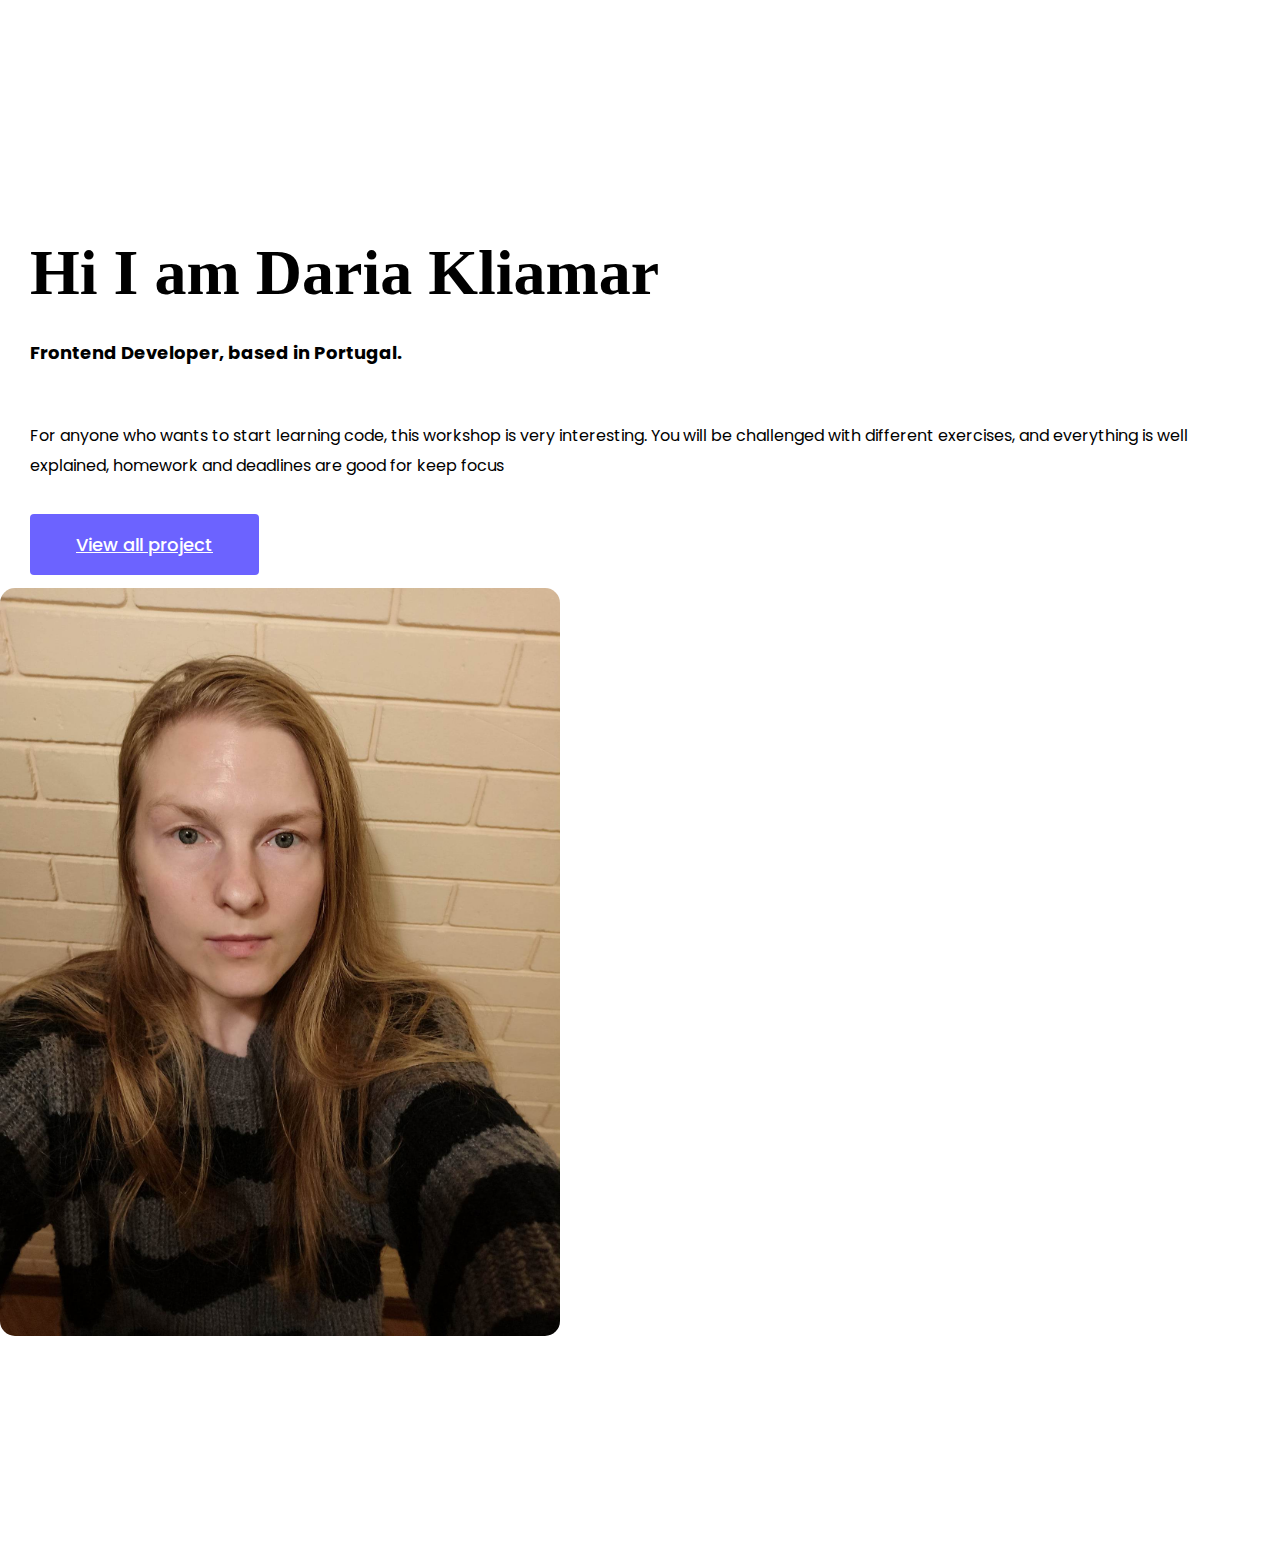
==== about.html @ 5d35ff87 "add about page" ====
<!DOCTYPE html>
<html lang="en">
  <head>
    <meta charset="UTF-8" />
    <meta http-equiv="X-UA-Compatible" content="IE=edge" />
    <meta name="viewport" content="width=device-width, initial-scale=1.0" />
    <link
      href="https://cdn.jsdelivr.net/npm/bootstrap@5.3.0-alpha1/dist/css/bootstrap.min.css"
      rel="stylesheet"
      integrity="sha384-GLhlTQ8iRABdZLl6O3oVMWSktQOp6b7In1Zl3/Jr59b6EGGoI1aFkw7cmDA6j6gD"
      crossorigin="anonymous"
    />
    <script
      src="https://cdn.jsdelivr.net/npm/bootstrap@5.3.0-alpha1/dist/js/bootstrap.bundle.min.js"
      integrity="sha384-w76AqPfDkMBDXo30jS1Sgez6pr3x5MlQ1ZAGC+nuZB+EYdgRZgiwxhTBTkF7CXvN"
      crossorigin="anonymous"
    ></script>
    <link rel="preconnect" href="https://fonts.googleapis.com" />
    <link rel="preconnect" href="https://fonts.gstatic.com" crossorigin />
    <link
      href="https://fonts.googleapis.com/css2?family=Playfair+Display:wght@700&family=Poppins:wght@400;500;700&display=swap"
      rel="stylesheet"
    />
    <link rel="stylesheet" href="styles/style.css" />
    <title>My Portfolio</title>
  </head>
  <body>
    <main class="about-main container">
      <section class="row about-section">
        <div class="col-lg-6 about-section-content">
          <h1 class="about-heading mb-4">Hi I am Daria Kliamar</h1>
          <h2 class="about-subheading mb-4">
            Frontend Developer, based in Portugal.
          </h2>
          <p class="project-paragraph mb-4">
            For anyone who wants to start learning code, this workshop is very
            interesting. You will be challenged with different exercises, and
            everything is well explained, homework and deadlines are good for
            keep focus
          </p>
          <a href="" class="btn my-btn">View all project</a>
        </div>
        <div class="col-lg-6">
          <img src="./img/ava.jpg" alt="avatar" class="img-fluid about-img" />
        </div>
      </section>
    </main>
  </body>
</html>
---- styles/style.css ----
:root {
  --bg-primary: #ffffff;
  --bg-secondary: #f9f7fe;
  --btn-bg-color: #6c63ff;
  --default-font-color: #68647B
  --heading-font-family: "Playfair Display", serif;
  --default-font-family: "Poppins", sans-serif;
  --heading-font-weight: 700;
  --paragraph-font-weight: 400;
  --default-font-weight: 500;
}
body {
  margin: 0;
  padding: 0;
}
h1 {
  font-family: var(--heading-font-family);
  font-weight: var(--heading-font-weight);
  font-size: 96px;
  line-height: 127.97px;
  margin-bottom: 24px;
}
h2 {
  font-size: 64px;
  font-weight: var(--heading-font-weight);
  line-height: 85.31px;
  font-family: var(--heading-font-family);
  margin-bottom: 55px;
}
.hero {
  padding: 194.18px 0 271px;
  background-color: var(--bg-secondary);
  text-align: center;
}
.hero-subheading {
  font-family: var(--default-font-family);
  font-weight: var(--heading-font-weight);
  font-size: 36px;
  line-height: 54px;
  color: var(--default-font-color);
  margin: 0;
}
.hero-paragraph {
  font-family: var(--default-font-family);
  font-weight: var(--paragraph-font-weight);
  font-size: 24px;
  line-height: 36px;
  color: var(--default-font-color);
  margin-bottom: 49px;
}
.my-btn {
  background-color: var(--btn-bg-color);
  padding: 18px 46px;
  color: white;
  border-radius: 4px;
  border-color: transparent;
  margin-bottom: 49px;
  font-family: var(--default-font-family);
  font-weight: var(--default-font-weight);
  font-size: 18px;
  line-height: 27px;
  margin: 0;
}
.projects {
  background-color: var(--bg-primary);
}
.projects-description {
  font-family: var(--default-font-family);
  font-weight: var(--paragraph-font-weight);
  font-size: 18px;
  line-height: 27px;
  color: var(--default-font-color);
  padding: 127px 35px 82px;
  margin: 0;
}
.img-container{
  background-color: var(--bg-secondary)
}
.project-text{
  padding-left: 61px;
}
.project-paragraph {
  font-family: var(--default-font-family);
  color: var(--default-font-color);
  font-weight: var(--paragraph-font-weight);
  font-size: 16px;
  line-height: 30px;
  margin-bottom: 50px;
}
.project-link {
  font-family: var(--default-font-family);
  font-weight: var(--default-font-weight);
  font-size: 16px;
  line-height: 24px;
  color: var(--btn-bg-color);
  padding: 18px 25px;
  border: 1px solid var(--btn-bg-color);
  border-radius: 4px;
  text-decoration: none;
}


.about-section{
  padding: 157px 0 204px;
}
.about-section-content{
  padding: 30px;
}
.about-heading{
  font-family: var(--heading-font-family);
  font-weight: var(--heading-font-weight);
  font-size: 64px;
  line-height: 85.31px;
}
.about-subheading{
  font-family: var(--default-font-family);
  font-weight: var(--heading-font-weight);
  font-size: 18px;
  line-height: 27px;
}

.about-img{
  max-width: 560px;
  height: auto;
  border-radius: 15px;
}

@media (max-width: 960px){
  .hero{
    padding: 40px 0 60px;
  }
  h1,
  .about-heading{
    font-size: 44px;
    line-height: 1.5;
  }
  h2,
  .about-subheading{
    font-size: 28px;
    line-height: 1.3;
    margin-bottom: 25px;
  }
  .projects-description{
    padding: 40px 35px;
  }
  .project-text{
    padding: 0 15px;
    text-align: center;
  }
  .project-paragraph{
    font-size: 20px;
    margin-bottom: 20px;
  }
  .project-link{
    font-size: 20px;
  }

  .about-section{
    padding: 0;
  }
  .about-heading{
    font-size: 44px;
  }
  .about-section-content{
    text-align: center;
  }
}
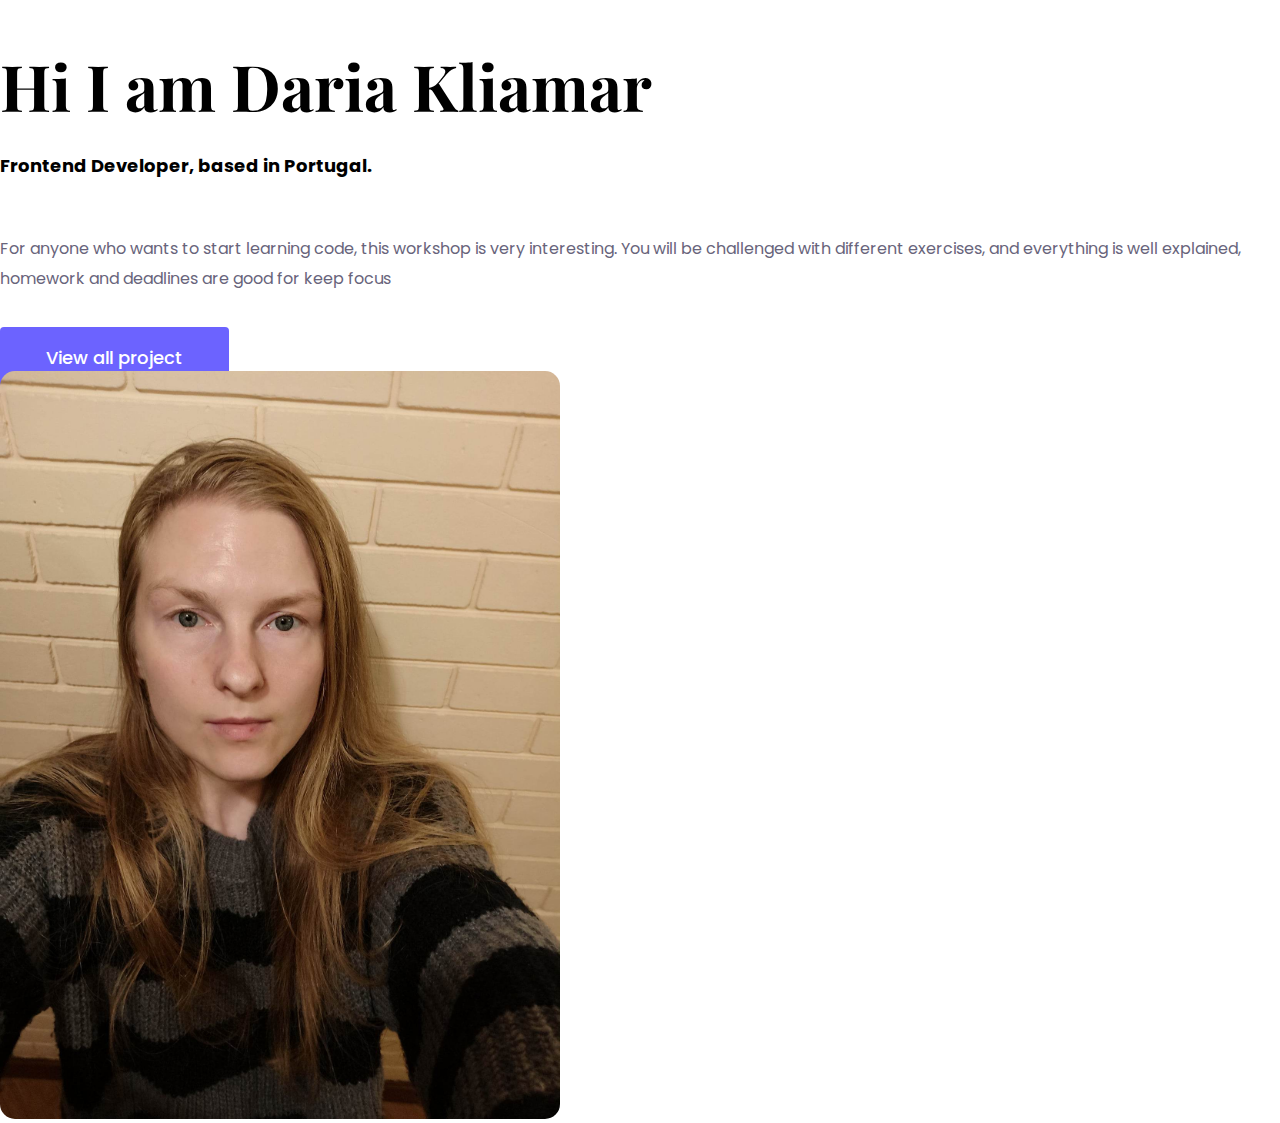
==== commit 89e0781f: "add footer" ====
--- a/about.html
+++ b/about.html
@@ -29,7 +29,7 @@
       <section class="row about-section">
         <div class="col-lg-6 about-section-content">
           <h1 class="about-heading mb-4">Hi I am Daria Kliamar</h1>
-          <h2 class="about-subheading mb-4">
+          <h2 class="description about-subheading mb-4">
             Frontend Developer, based in Portugal.
           </h2>
           <p class="project-paragraph mb-4">
--- a/styles/style.css
+++ b/styles/style.css
@@ -2,7 +2,7 @@
   --bg-primary: #ffffff;
   --bg-secondary: #f9f7fe;
   --btn-bg-color: #6c63ff;
-  --default-font-color: #68647B
+  --default-font-color: #68647b;
   --heading-font-family: "Playfair Display", serif;
   --default-font-family: "Poppins", sans-serif;
   --heading-font-weight: 700;
@@ -27,6 +27,45 @@
   font-family: var(--heading-font-family);
   margin-bottom: 55px;
 }
+a {
+  text-decoration: none;
+  color: var(--btn-bg-color);
+  font-size: 24px;
+}
+header {
+  background-color: var(--bg-secondary);
+}
+nav {
+  justify-content: space-between;
+  padding: 40px 0 0;
+}
+.logo {
+  max-width: 150px;
+}
+.nav-list {
+  padding: 0;
+  margin: 0;
+  display: flex;
+  max-width: 345px;
+  justify-content: space-between;
+  align-items: center;
+  column-gap: 40px;
+}
+.nav-list li {
+  list-style: none;
+}
+.nav-link {
+  font-family: var(--default-font-family);
+  font-weight: var(--default-font-weight);
+  font-size: 16px;
+  line-height: 24px;
+  transition: all 100ms ease-in;
+}
+.nav-link:hover,
+.active {
+  color: var(--btn-bg-color);
+}
+
 .hero {
   padding: 194.18px 0 271px;
   background-color: var(--bg-secondary);
@@ -40,13 +79,15 @@
   color: var(--default-font-color);
   margin: 0;
 }
-.hero-paragraph {
-  font-family: var(--default-font-family);
-  font-weight: var(--paragraph-font-weight);
+.heading {
+  margin-bottom: 49px;
+  font-weight: var(--paragraph-font-weight);
+  color: var(--default-font-color);
+}
+.paragraph {
+  font-family: var(--default-font-family);
   font-size: 24px;
   line-height: 36px;
-  color: var(--default-font-color);
-  margin-bottom: 49px;
 }
 .my-btn {
   background-color: var(--btn-bg-color);
@@ -64,19 +105,22 @@
 .projects {
   background-color: var(--bg-primary);
 }
-.projects-description {
-  font-family: var(--default-font-family);
-  font-weight: var(--paragraph-font-weight);
+.description {
+  font-family: var(--default-font-family);
   font-size: 18px;
   line-height: 27px;
+}
+.projects-description {
+  font-weight: var(--paragraph-font-weight);
   color: var(--default-font-color);
   padding: 127px 35px 82px;
   margin: 0;
 }
-.img-container{
-  background-color: var(--bg-secondary)
-}
-.project-text{
+.img-container {
+  background-color: var(--bg-secondary);
+  border-radius: 20px;
+}
+.project-text {
   padding-left: 61px;
 }
 .project-paragraph {
@@ -99,69 +143,136 @@
   text-decoration: none;
 }
 
-
-.about-section{
+.section-container {
   padding: 157px 0 204px;
 }
-.about-section-content{
+.section-content {
   padding: 30px;
 }
-.about-heading{
+.about-heading {
   font-family: var(--heading-font-family);
   font-weight: var(--heading-font-weight);
   font-size: 64px;
   line-height: 85.31px;
 }
-.about-subheading{
-  font-family: var(--default-font-family);
-  font-weight: var(--heading-font-weight);
-  font-size: 18px;
-  line-height: 27px;
-}
-
-.about-img{
+.about-subheading {
+  font-weight: var(--heading-font-weight);
+}
+
+.about-img {
   max-width: 560px;
   height: auto;
   border-radius: 15px;
 }
 
-@media (max-width: 960px){
-  .hero{
+.work-heading {
+  width: 70%;
+  padding: 177px 0 103px;
+}
+
+.card-heading {
+  font-weight: var(--heading-font-weight);
+  margin: 16px 0 9px;
+}
+.card-paragraph {
+  font-family: var(--default-font-family);
+  font-weight: var(--paragraph-font-weight);
+  font-size: 14px;
+  line-height: 21px;
+  color: var(--default-font-color);
+}
+.footer-block {
+  width: 100%;
+  background-color: var(--bg-secondary);
+  border-radius: 20px;
+  margin-bottom: 81px;
+  justify-content: space-between;
+  align-items: center;
+  padding: 49px 121px 42px 119px;
+}
+.footer-text {
+  flex-direction: column;
+  justify-content: center;
+  row-gap: 18px;
+}
+.footer-heading {
+  font-size: 48px;
+  line-height: 63.98px;
+  margin: 0;
+}
+.footer-paragraph {
+  font-weight: var(--paragraph-font-weight);
+  color: var(--default-font-color);
+  margin: 0;
+}
+.email-link {
+  font-weight: var(--default-font-weight);
+  color: black;
+}
+.socials {
+  width: 186px;
+  justify-content: space-between;
+  align-items: center;
+  margin: 0 auto 133px;
+}
+.social-icon {
+  width: 40px;
+}
+
+@media (max-width: 992px) {
+  nav {
+    justify-content: center;
+    padding: 15px 0;
+  }
+  .hero {
     padding: 40px 0 60px;
   }
   h1,
-  .about-heading{
+  .about-heading {
     font-size: 44px;
     line-height: 1.5;
   }
-  h2,
-  .about-subheading{
+  .description {
     font-size: 28px;
     line-height: 1.3;
+  }
+  h2,
+  .about-subheading {
     margin-bottom: 25px;
   }
-  .projects-description{
+  .projects-description {
     padding: 40px 35px;
   }
-  .project-text{
+  .project-text {
     padding: 0 15px;
     text-align: center;
   }
-  .project-paragraph{
+  .project-paragraph {
     font-size: 20px;
     margin-bottom: 20px;
   }
-  .project-link{
+  .project-link {
     font-size: 20px;
   }
 
-  .about-section{
+  .about-section {
     padding: 0;
   }
-  .about-heading{
-    font-size: 44px;
-  }
-  .about-section-content{
+  .about-section-content {
     text-align: center;
   }
-}
+  .work-heading {
+    width: 100%;
+    padding: 30px 0 20px;
+  }
+  .footer-block {
+    padding: 15px 25px;
+  }
+  .footer-heading {
+    font-size: 32px;
+    line-height: 1.3;
+  }
+  .footer-btn {
+    padding: 12px 23px;
+  }
+}
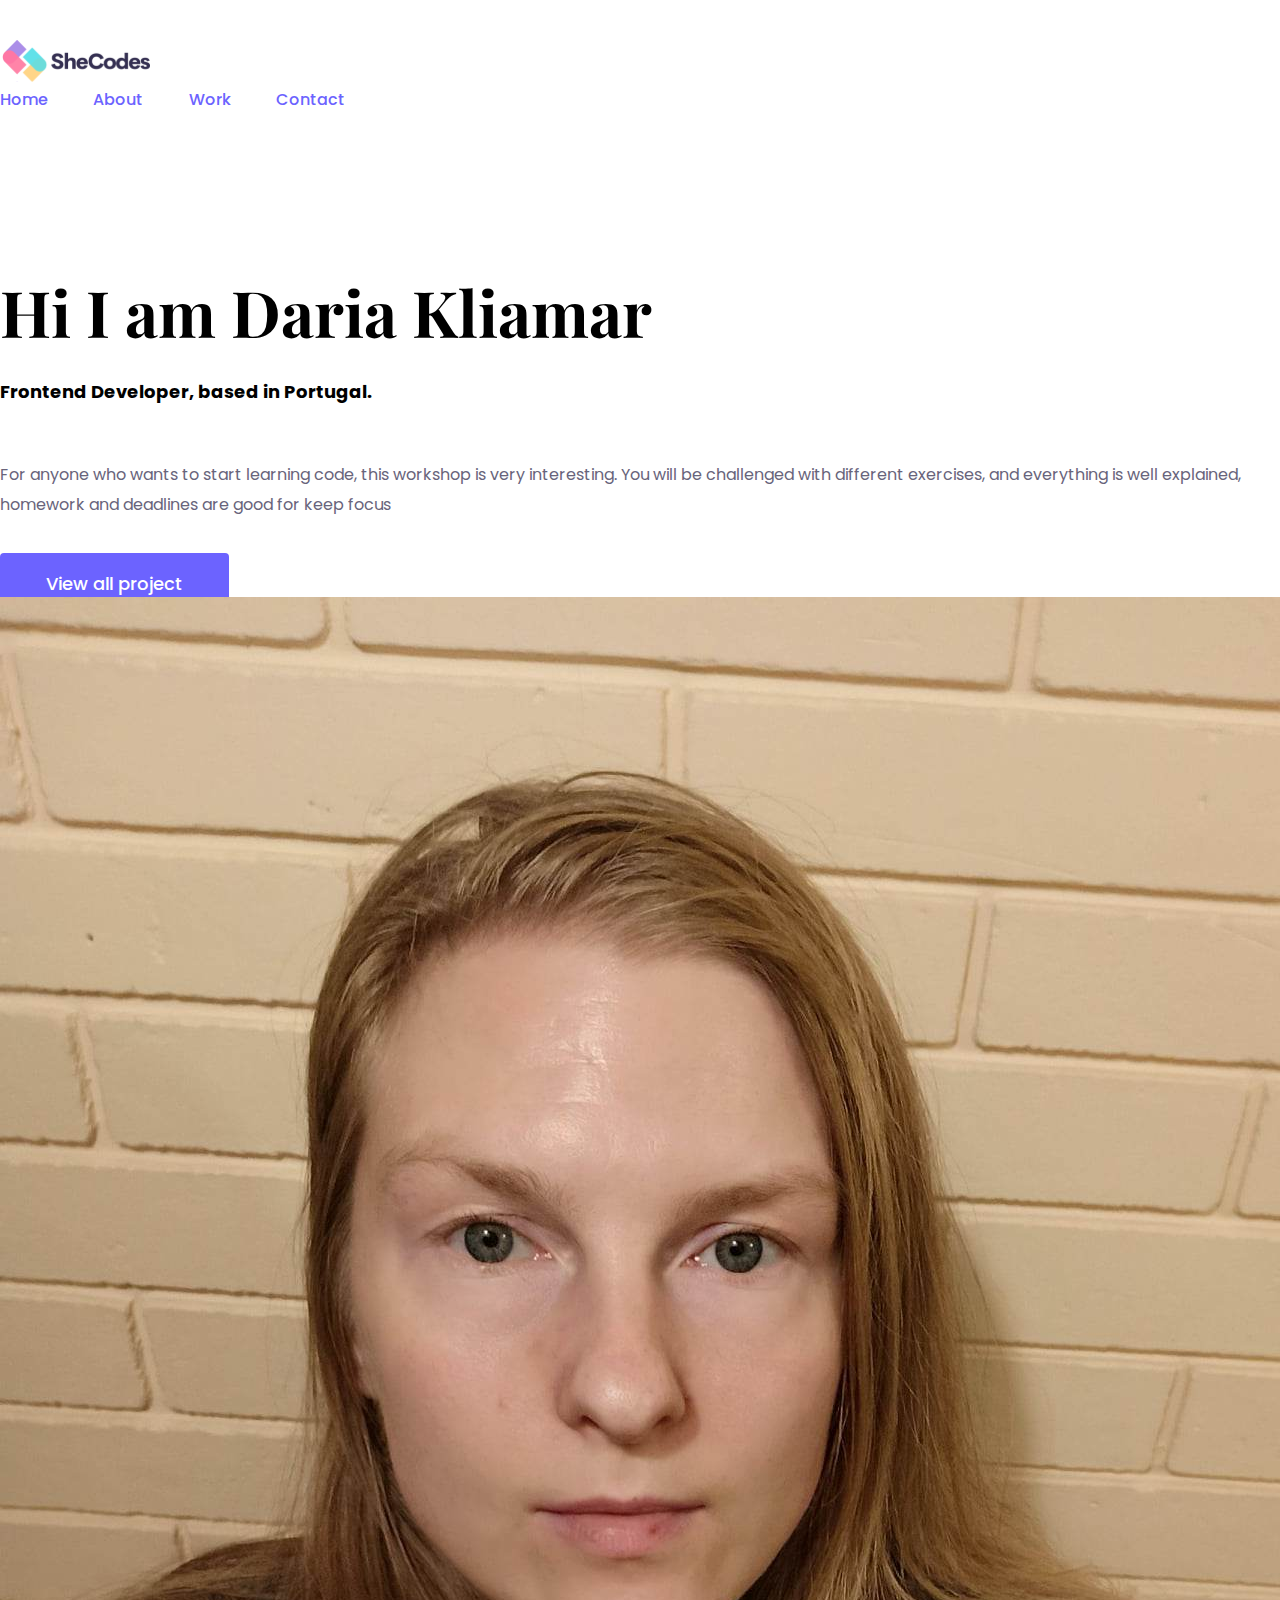
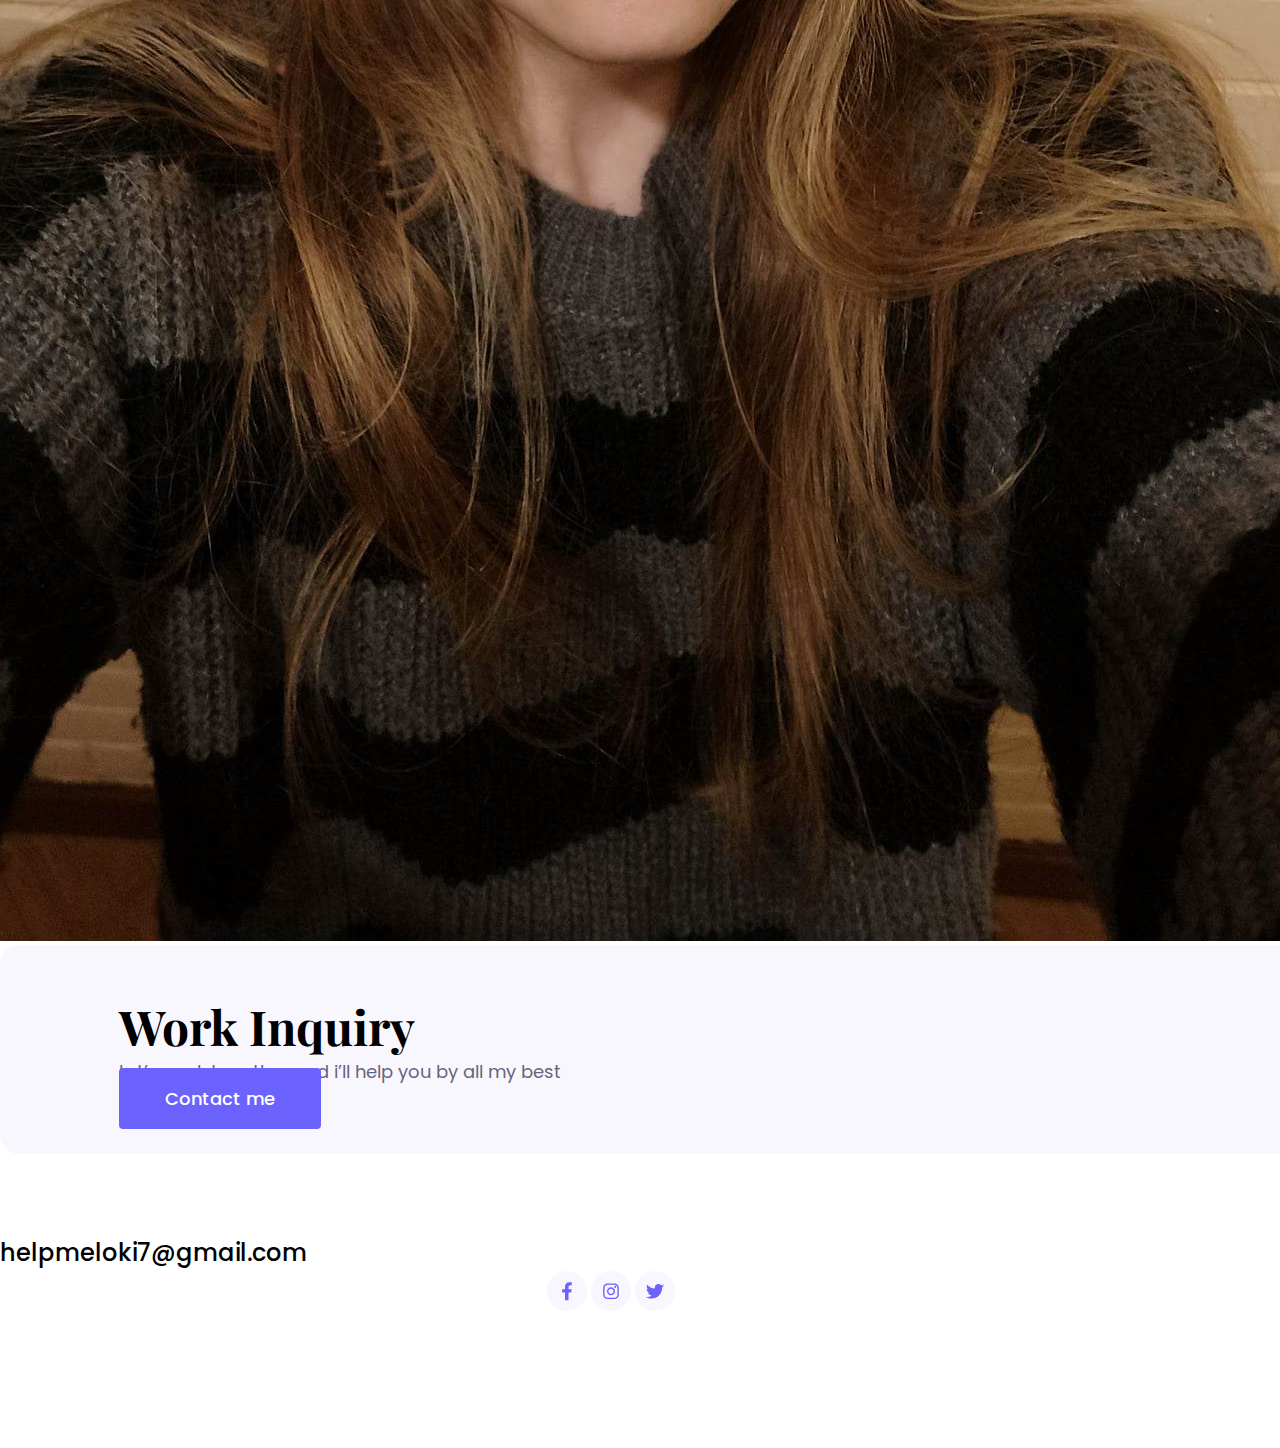
==== commit 6735a76c: "add navigation and make it SEO friendly" ====
--- a/about.html
+++ b/about.html
@@ -22,12 +22,42 @@
       rel="stylesheet"
     />
     <link rel="stylesheet" href="styles/style.css" />
-    <title>My Portfolio</title>
+    <meta name="description" content="About Daria" />
+    <title>About front-end developer Daria Kliamar</title>
   </head>
   <body>
-    <main class="about-main container">
+    <header>
+      <nav class="container d-flex">
+        <a href="/index.html" title="Homepage">
+          <img
+            src="./img/logo.svg"
+            alt="SheCodes logo"
+            class="logo d-none d-lg-block"
+          />
+        </a>
+        <ul class="nav-list">
+          <li>
+            <a href="./index.html" class="nav-link" title="Homapage">Home</a>
+          </li>
+          <li>
+            <a href="./about.html" class="nav-link active" title="About page"
+              >About</a
+            >
+          </li>
+          <li>
+            <a href="./work.html" class="nav-link" title="Work page">Work</a>
+          </li>
+          <li>
+            <a href="./contact.html" class="nav-link" title="Contact page"
+              >Contact</a
+            >
+          </li>
+        </ul>
+      </nav>
+    </header>
+    <main class="main-container container">
       <section class="row about-section">
-        <div class="col-lg-6 about-section-content">
+        <div class="col-lg-6 about-section-content mb-5">
           <h1 class="about-heading mb-4">Hi I am Daria Kliamar</h1>
           <h2 class="description about-subheading mb-4">
             Frontend Developer, based in Portugal.
@@ -38,12 +68,41 @@
             everything is well explained, homework and deadlines are good for
             keep focus
           </p>
-          <a href="" class="btn my-btn">View all project</a>
+          <a href="./work.html" class="btn my-btn" title="Work page"
+            >View all project</a
+          >
         </div>
-        <div class="col-lg-6">
-          <img src="./img/ava.jpg" alt="avatar" class="img-fluid about-img" />
+        <div class="col-lg-6 about-img mb-5">
+          <img src="./img/ava.jpg" alt="avatar" class="img-fluid rounded-4" />
         </div>
       </section>
     </main>
+    <footer class="container">
+      <div class="footer-block d-none d-md-flex">
+        <div class="footer-text d-flex">
+          <h2 class="footer-heading">Work Inquiry</h2>
+          <p class="description footer-paragraph">
+            Let’s work together and i’ll help you by all my best
+          </p>
+        </div>
+        <a
+          href="./contact.html"
+          class="btn my-btn footer-btn"
+          title="Contact page"
+          >Contact me</a
+        >
+      </div>
+      <a
+        href="mailto:helpmeloki7@gmail.com"
+        class="paragraph email-link d-block text-center mb-5"
+        title="Email Daria"
+        >helpmeloki7@gmail.com</a
+      >
+      <div class="socials d-flex">
+        <img src="./img/facebook.svg" alt="facebook" class="social-icon" />
+        <img src="./img/instagram.svg" alt="instagram" class="social-icon" />
+        <img src="./img/twitter.svg" alt="twitter" class="social-icon" />
+      </div>
+    </footer>
   </body>
 </html>
--- a/styles/style.css
+++ b/styles/style.css
@@ -32,7 +32,7 @@
   color: var(--btn-bg-color);
   font-size: 24px;
 }
-header {
+.homepage-header {
   background-color: var(--bg-secondary);
 }
 nav {
@@ -149,6 +149,9 @@
 .section-content {
   padding: 30px;
 }
+.main-container {
+  margin-top: 157px;
+}
 .about-heading {
   font-family: var(--heading-font-family);
   font-weight: var(--heading-font-weight);
@@ -162,7 +165,6 @@
 .about-img {
   max-width: 560px;
   height: auto;
-  border-radius: 15px;
 }
 
 .work-heading {
@@ -228,6 +230,7 @@
     padding: 40px 0 60px;
   }
   h1,
+  h2,
   .about-heading {
     font-size: 44px;
     line-height: 1.5;
@@ -258,6 +261,9 @@
   .about-section {
     padding: 0;
   }
+  .main-container {
+    margin-top: 23px;
+  }
   .about-section-content {
     text-align: center;
   }
@@ -275,4 +281,7 @@
   .footer-btn {
     padding: 12px 23px;
   }
-}
+  .socials {
+    margin: 0 auto 84px;
+  }
+}
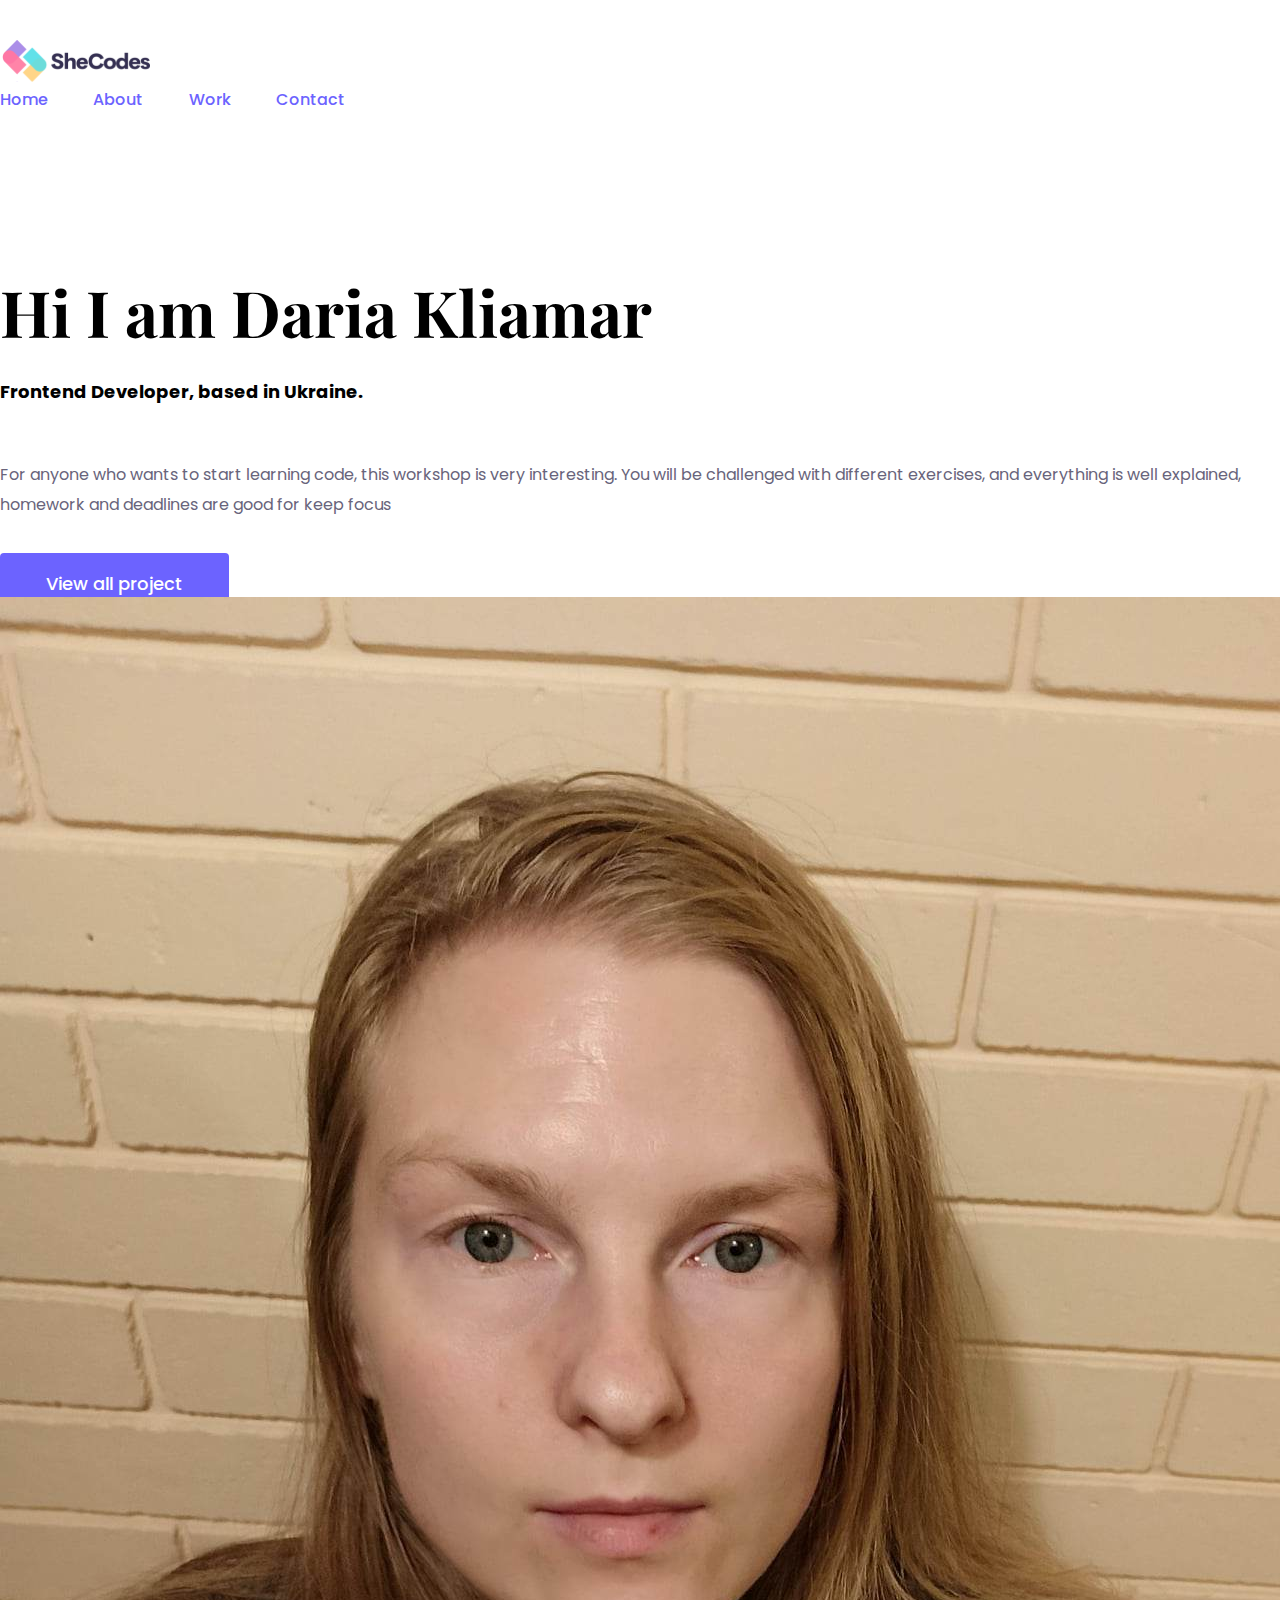
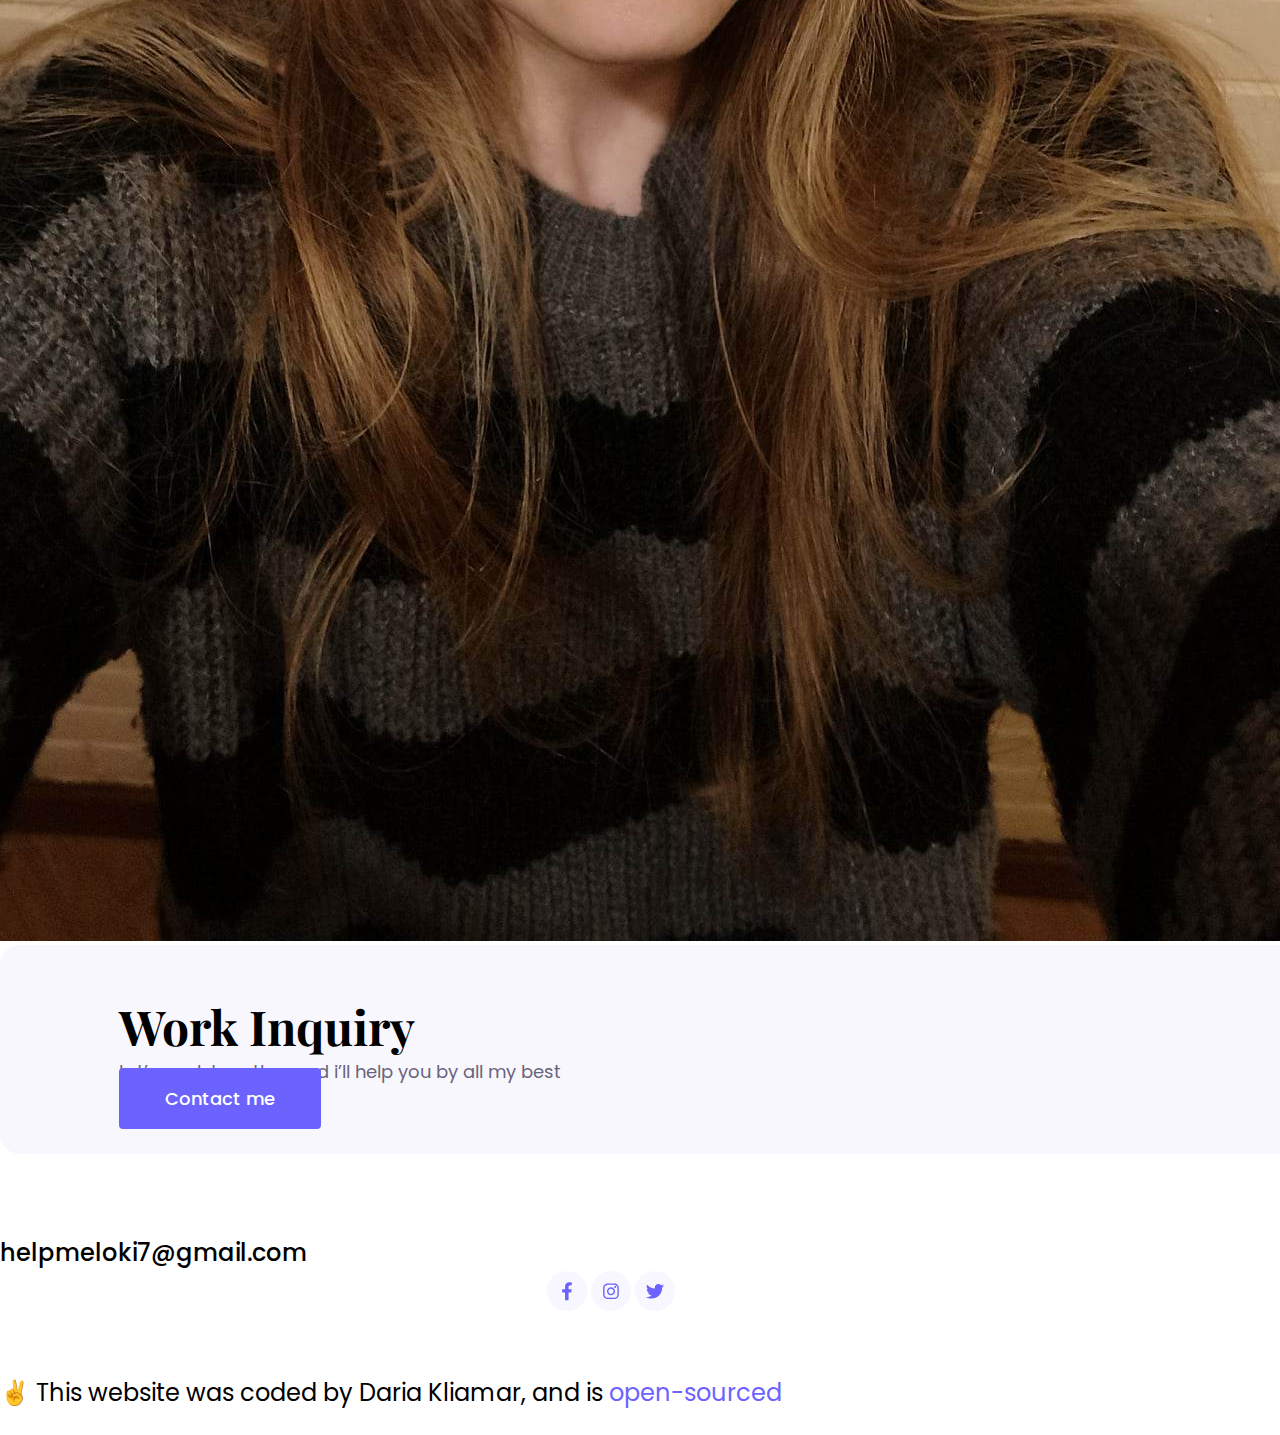
==== commit d08b0f5f: "add github link" ====
--- a/about.html
+++ b/about.html
@@ -60,7 +60,7 @@
         <div class="col-lg-6 about-section-content mb-5">
           <h1 class="about-heading mb-4">Hi I am Daria Kliamar</h1>
           <h2 class="description about-subheading mb-4">
-            Frontend Developer, based in Portugal.
+            Frontend Developer, based in Ukraine.
           </h2>
           <p class="project-paragraph mb-4">
             For anyone who wants to start learning code, this workshop is very
@@ -103,6 +103,14 @@
         <img src="./img/instagram.svg" alt="instagram" class="social-icon" />
         <img src="./img/twitter.svg" alt="twitter" class="social-icon" />
       </div>
+      <p class="paragraph text-center mb-5 github-link-paragraph">
+        ✌️ This website was coded by Daria Kliamar, and is
+        <a
+          href="https://github.com/Blackdoll-Loki/My_Potfolio"
+          title="Link project sourse code"
+          >open-sourced</a
+        >
+      </p>
     </footer>
   </body>
 </html>
--- a/styles/style.css
+++ b/styles/style.css
@@ -215,7 +215,7 @@
   width: 186px;
   justify-content: space-between;
   align-items: center;
-  margin: 0 auto 133px;
+  margin: 0 auto 60px;
 }
 .social-icon {
   width: 40px;
@@ -282,6 +282,10 @@
     padding: 12px 23px;
   }
   .socials {
-    margin: 0 auto 84px;
-  }
-}
+    margin: 0 auto 50px;
+  }
+  .github-link-paragraph,
+  .github-link-paragraph a {
+    font-size: 15px;
+  }
+}
